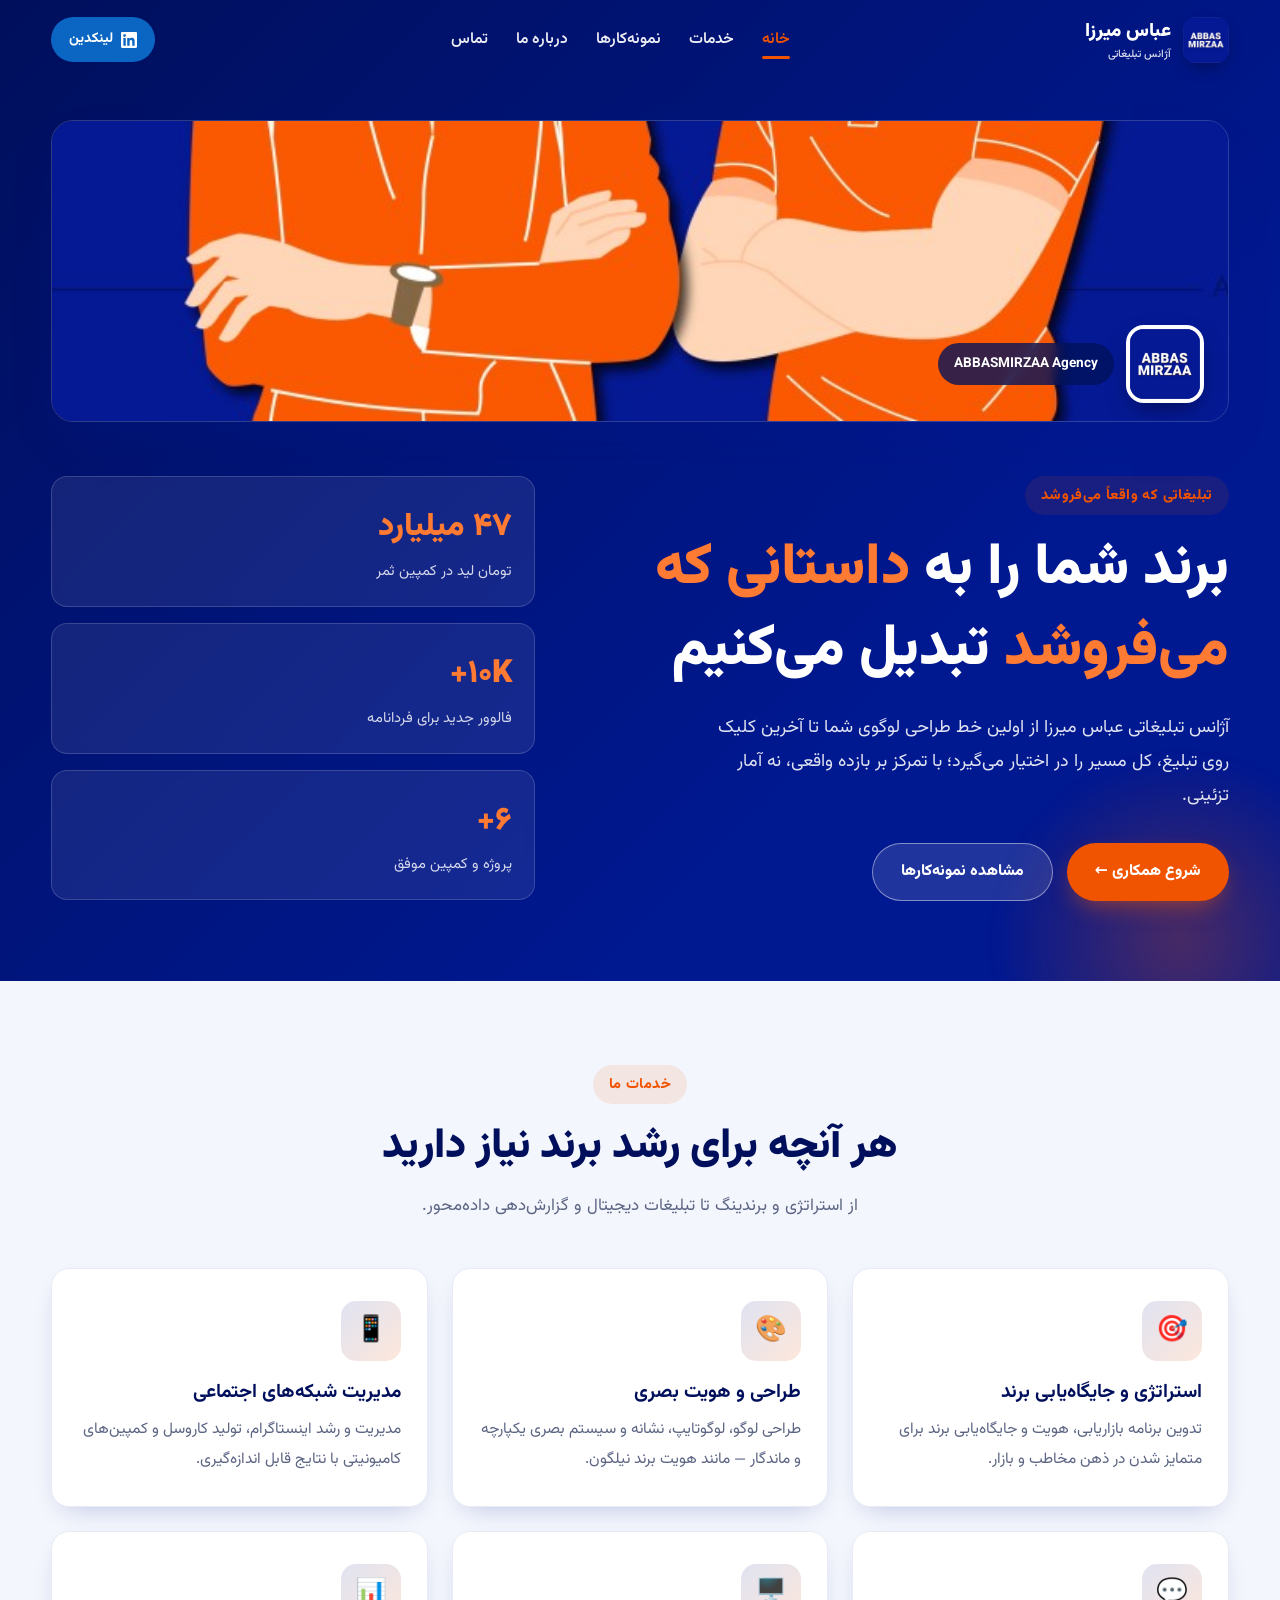
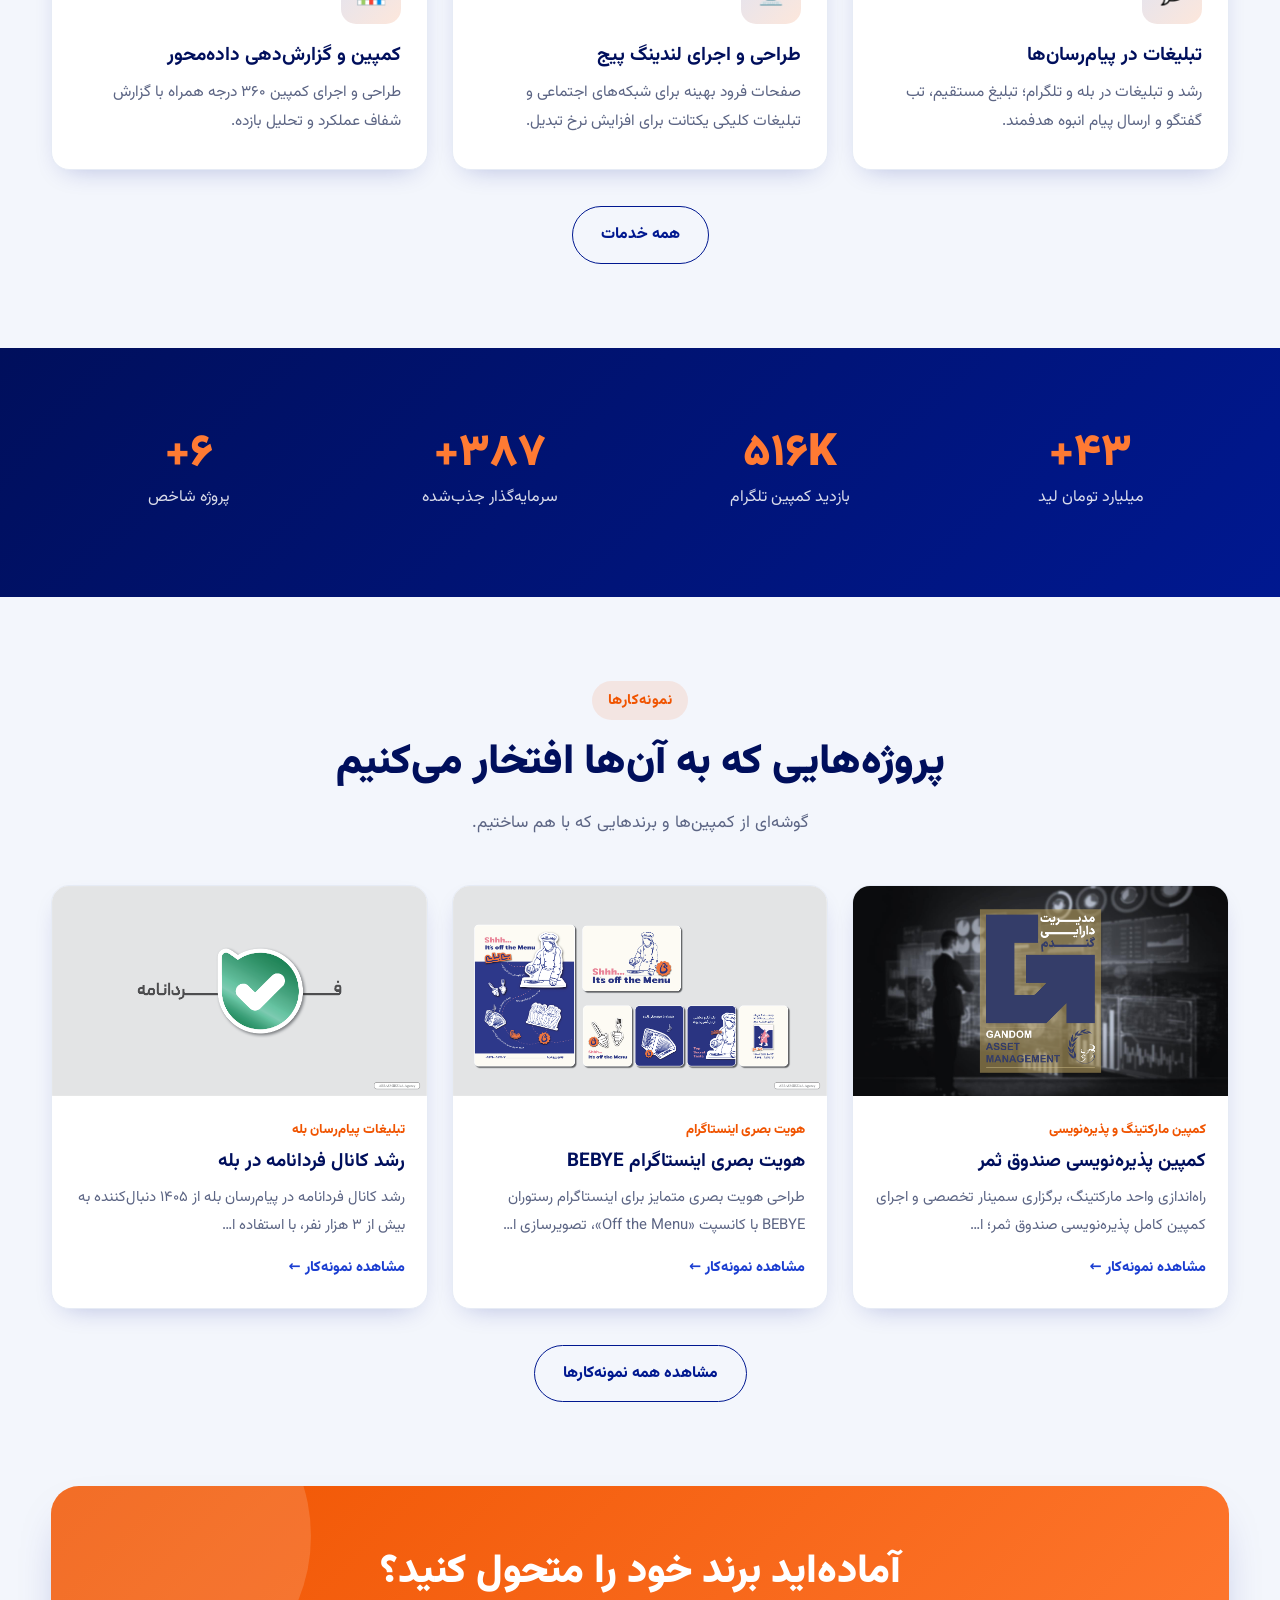
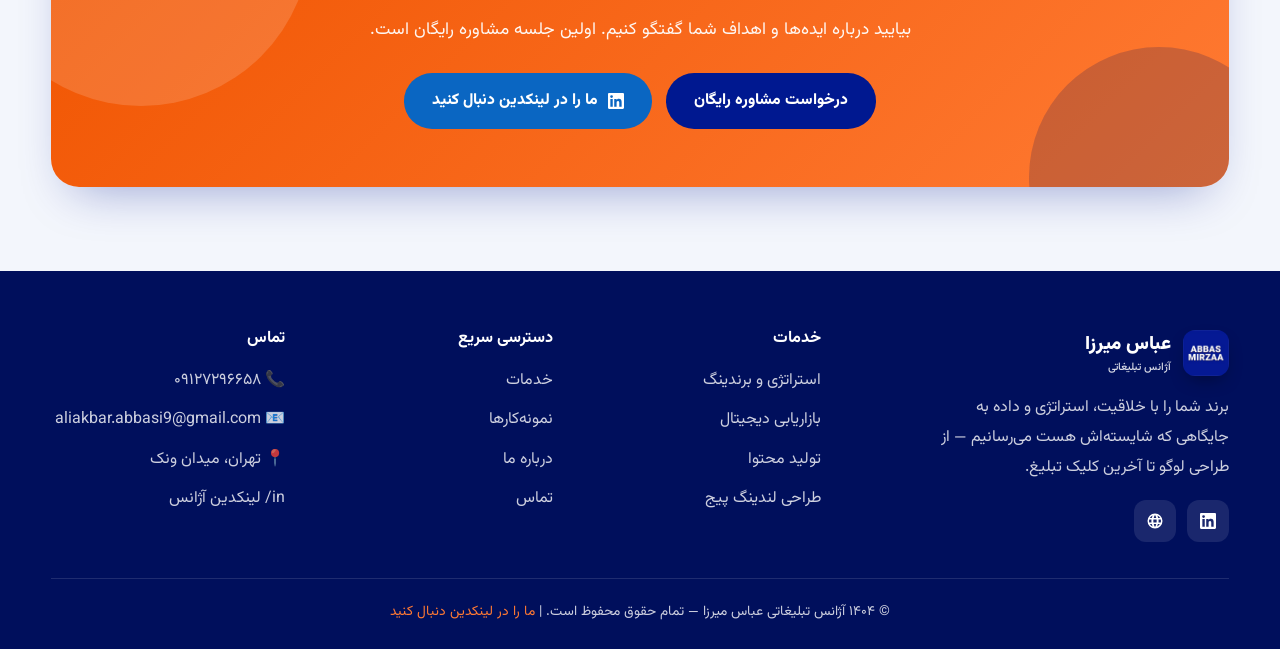
==== index.html @ dd67b604 "Add files via upload" ====
<!DOCTYPE html>
<html lang="fa" dir="rtl">
<head>
<meta charset="UTF-8">
<meta name="viewport" content="width=device-width, initial-scale=1.0">
<title>آژانس تبلیغاتی عباس میرزا | تبلیغاتی که واقعاً می‌فروشد</title>
<meta name="description" content="آژانس تبلیغاتی عباس میرزا؛ برندینگ، بازاریابی دیجیتال، تولید محتوا و کمپین‌های داده‌محور برای رشد واقعی کسب‌وکار شما.">
<link rel="icon" href="assets/brand/logo.png">
<link rel="preconnect" href="https://fonts.googleapis.com">
<link rel="preconnect" href="https://fonts.gstatic.com" crossorigin>
<link href="https://fonts.googleapis.com/css2?family=Vazirmatn:wght@300;400;500;600;700;800;900&display=swap" rel="stylesheet">
<link rel="stylesheet" href="assets/style.css">
</head>
<body>
<header id="header">
  <div class="container nav">
    <a href="index.html" class="logo">
      <img src="assets/brand/logo.png" alt="آژانس تبلیغاتی عباس میرزا">
      <span>عباس میرزا<small>آژانس تبلیغاتی</small></span>
    </a>
    <ul class="menu" id="menu"><li><a href="index.html" class="active">خانه</a></li><li><a href="services.html">خدمات</a></li><li><a href="portfolio.html">نمونه‌کارها</a></li><li><a href="about.html">درباره ما</a></li><li><a href="contact.html">تماس</a></li></ul>
    <div class="nav-cta">
      <a class="li-btn" href="https://www.linkedin.com/company/abbasmirzaa-agency/" target="_blank" rel="noopener"><svg width="16" height="16" viewBox="0 0 24 24" fill="currentColor"><path d="M20.45 20.45h-3.56v-5.57c0-1.33-.02-3.04-1.85-3.04-1.85 0-2.13 1.45-2.13 2.94v5.67H9.35V9h3.42v1.56h.05c.48-.9 1.64-1.85 3.37-1.85 3.6 0 4.27 2.37 4.27 5.46v6.28zM5.34 7.43a2.06 2.06 0 1 1 0-4.13 2.06 2.06 0 0 1 0 4.13zM7.12 20.45H3.55V9h3.57v11.45zM22.22 0H1.77C.79 0 0 .77 0 1.73v20.54C0 23.22.79 24 1.77 24h20.45c.98 0 1.78-.78 1.78-1.73V1.73C24 .77 23.2 0 22.22 0z"/></svg><span>لینکدین</span></a>
      <button class="burger" id="burger" aria-label="منو"><span></span><span></span><span></span></button>
    </div>
  </div>
</header>
<section class="hero" id="home">
  <div class="container">
    <div class="banner-card reveal">
      <img class="cover" src="assets/brand/linkedin_banner.jpg" alt="بنر آژانس عباس میرزا">
      <div class="badge"><img src="assets/brand/logo.png" alt="لوگو عباس میرزا"><span>ABBASMIRZAA Agency</span></div>
    </div>
    <div class="hero-grid">
      <div>
        <span class="eyebrow">تبلیغاتی که واقعاً می‌فروشد</span>
        <h1>برند شما را به <span class="hl">داستانی که می‌فروشد</span> تبدیل می‌کنیم</h1>
        <p class="sub">آژانس تبلیغاتی عباس میرزا از اولین خط طراحی لوگوی شما تا آخرین کلیک روی تبلیغ، کل مسیر را در اختیار می‌گیرد؛ با تمرکز بر بازده واقعی، نه آمار تزئینی.</p>
        <div class="hero-actions">
          <a href="contact.html" class="btn btn-primary">شروع همکاری ←</a>
          <a href="portfolio.html" class="btn btn-ghost">مشاهده نمونه‌کارها</a>
        </div>
      </div>
      <div class="hero-side">
        <div class="hstat reveal"><div class="n"><span data-count="47" data-suffix=" میلیارد">۰</span></div><div class="l">تومان لید در کمپین ثمر</div></div>
        <div class="hstat reveal"><div class="n"><span data-count="10" data-suffix="K+">۰</span></div><div class="l">فالوور جدید برای فردانامه</div></div>
        <div class="hstat reveal"><div class="n"><span data-count="6" data-suffix="+">۰</span></div><div class="l">پروژه و کمپین موفق</div></div>
      </div>
    </div>
  </div>
</section>

<section>
  <div class="container">
    <div class="center reveal"><span class="eyebrow">خدمات ما</span>
      <h2 class="title">هر آنچه برای رشد برند نیاز دارید</h2>
      <p class="lead">از استراتژی و برندینگ تا تبلیغات دیجیتال و گزارش‌دهی داده‌محور.</p></div>
    <div class="grid g3" style="margin-top:46px"><div class="card reveal"><div class="ico">🎯</div><h3>استراتژی و جایگاه‌یابی برند</h3><p>تدوین برنامه بازاریابی، هویت و جایگاه‌یابی برند برای متمایز شدن در ذهن مخاطب و بازار.</p></div><div class="card reveal"><div class="ico">🎨</div><h3>طراحی و هویت بصری</h3><p>طراحی لوگو، لوگوتایپ، نشانه و سیستم بصری یکپارچه و ماندگار — مانند هویت برند نیلگون.</p></div><div class="card reveal"><div class="ico">📱</div><h3>مدیریت شبکه‌های اجتماعی</h3><p>مدیریت و رشد اینستاگرام، تولید کاروسل و کمپین‌های کامیونیتی با نتایج قابل اندازه‌گیری.</p></div><div class="card reveal"><div class="ico">💬</div><h3>تبلیغات در پیام‌رسان‌ها</h3><p>رشد و تبلیغات در بله و تلگرام؛ تبلیغ مستقیم، تب گفتگو و ارسال پیام انبوه هدفمند.</p></div><div class="card reveal"><div class="ico">🖥️</div><h3>طراحی و اجرای لندینگ پیج</h3><p>صفحات فرود بهینه برای شبکه‌های اجتماعی و تبلیغات کلیکی یکتانت برای افزایش نرخ تبدیل.</p></div><div class="card reveal"><div class="ico">📊</div><h3>کمپین و گزارش‌دهی داده‌محور</h3><p>طراحی و اجرای کمپین ۳۶۰ درجه همراه با گزارش شفاف عملکرد و تحلیل بازده.</p></div></div>
    <div class="center" style="margin-top:36px"><a href="services.html" class="btn btn-outline">همه خدمات</a></div>
  </div>
</section>

<section class="band">
  <div class="container grid g4 center">
    <div class="stat reveal"><div class="n"><span data-count="47" data-suffix="+">۰</span></div><div class="l">میلیارد تومان لید</div></div>
    <div class="stat reveal"><div class="n"><span data-count="627" data-suffix="K">۰</span></div><div class="l">بازدید کمپین تلگرام</div></div>
    <div class="stat reveal"><div class="n"><span data-count="481" data-suffix="+">۰</span></div><div class="l">سرمایه‌گذار جذب‌شده</div></div>
    <div class="stat reveal"><div class="n"><span data-count="6" data-suffix="+">۰</span></div><div class="l">پروژه شاخص</div></div>
  </div>
</section>

<section>
  <div class="container">
    <div class="center reveal"><span class="eyebrow">نمونه‌کارها</span>
      <h2 class="title">پروژه‌هایی که به آن‌ها افتخار می‌کنیم</h2>
      <p class="lead">گوشه‌ای از کمپین‌ها و برندهایی که با هم ساختیم.</p></div>
    <div class="grid g3" style="margin-top:46px"><a class="work reveal" href="case-samar.html">
      <div class="thumb"><img src="assets/cases/samar_01.png" alt="کمپین پذیره‌نویسی صندوق ثمر" loading="lazy"></div>
      <div class="body"><div class="cat">کمپین مارکتینگ و پذیره‌نویسی</div><h3>کمپین پذیره‌نویسی صندوق ثمر</h3>
      <p>راه‌اندازی واحد مارکتینگ، برگزاری سمینار تخصصی و اجرای کمپین کامل پذیره‌نویسی صندوق ثمر؛ ا…</p><span class="more">مشاهده نمونه‌کار ←</span></div></a><a class="work reveal" href="case-bebye.html">
      <div class="thumb"><img src="assets/cases/bebye_01.png" alt="هویت بصری اینستاگرام BEBYE" loading="lazy"></div>
      <div class="body"><div class="cat">هویت بصری اینستاگرام</div><h3>هویت بصری اینستاگرام BEBYE</h3>
      <p>طراحی هویت بصری متمایز برای اینستاگرام رستوران BEBYE با کانسپت «Off the Menu»، تصویرسازی ا…</p><span class="more">مشاهده نمونه‌کار ←</span></div></a><a class="work reveal" href="case-bale.html">
      <div class="thumb"><img src="assets/cases/bale_01.png" alt="رشد کانال فردانامه در بله" loading="lazy"></div>
      <div class="body"><div class="cat">تبلیغات پیام‌رسان بله</div><h3>رشد کانال فردانامه در بله</h3>
      <p>رشد کانال فردانامه در پیام‌رسان بله از ۱۴۰۵ دنبال‌کننده به بیش از ۳ هزار نفر، با استفاده ا…</p><span class="more">مشاهده نمونه‌کار ←</span></div></a></div>
    <div class="center" style="margin-top:36px"><a href="portfolio.html" class="btn btn-outline">مشاهده همه نمونه‌کارها</a></div>
  </div>
</section>

<section style="padding-top:0">
  <div class="container">
    <div class="cta reveal">
      <h2>آماده‌اید برند خود را متحول کنید؟</h2>
      <p>بیایید درباره ایده‌ها و اهداف شما گفتگو کنیم. اولین جلسه مشاوره رایگان است.</p>
      <div class="cta-actions">
        <a href="contact.html" class="btn btn-blue">درخواست مشاوره رایگان</a>
        <a class="btn" style="background:#0a66c2;color:#fff" href="https://www.linkedin.com/company/abbasmirzaa-agency/" target="_blank" rel="noopener"><svg width="16" height="16" viewBox="0 0 24 24" fill="currentColor"><path d="M20.45 20.45h-3.56v-5.57c0-1.33-.02-3.04-1.85-3.04-1.85 0-2.13 1.45-2.13 2.94v5.67H9.35V9h3.42v1.56h.05c.48-.9 1.64-1.85 3.37-1.85 3.6 0 4.27 2.37 4.27 5.46v6.28zM5.34 7.43a2.06 2.06 0 1 1 0-4.13 2.06 2.06 0 0 1 0 4.13zM7.12 20.45H3.55V9h3.57v11.45zM22.22 0H1.77C.79 0 0 .77 0 1.73v20.54C0 23.22.79 24 1.77 24h20.45c.98 0 1.78-.78 1.78-1.73V1.73C24 .77 23.2 0 22.22 0z"/></svg> ما را در لینکدین دنبال کنید</a>
      </div>
    </div>
  </div>
</section>
<footer>
  <div class="container">
    <div class="foot-grid">
      <div>
        <a href="index.html" class="logo"><img src="assets/brand/logo.png" alt="عباس میرزا"><span>عباس میرزا<small>آژانس تبلیغاتی</small></span></a>
        <p style="max-width:300px">برند شما را با خلاقیت، استراتژی و داده به جایگاهی که شایسته‌اش هست می‌رسانیم — از طراحی لوگو تا آخرین کلیک تبلیغ.</p>
        <div class="socials">
          <a class="li" href="https://www.linkedin.com/company/abbasmirzaa-agency/" target="_blank" rel="noopener" aria-label="LinkedIn"><svg width="16" height="16" viewBox="0 0 24 24" fill="currentColor"><path d="M20.45 20.45h-3.56v-5.57c0-1.33-.02-3.04-1.85-3.04-1.85 0-2.13 1.45-2.13 2.94v5.67H9.35V9h3.42v1.56h.05c.48-.9 1.64-1.85 3.37-1.85 3.6 0 4.27 2.37 4.27 5.46v6.28zM5.34 7.43a2.06 2.06 0 1 1 0-4.13 2.06 2.06 0 0 1 0 4.13zM7.12 20.45H3.55V9h3.57v11.45zM22.22 0H1.77C.79 0 0 .77 0 1.73v20.54C0 23.22.79 24 1.77 24h20.45c.98 0 1.78-.78 1.78-1.73V1.73C24 .77 23.2 0 22.22 0z"/></svg></a>
          <a href="https://www.abbasmirzaa.com" target="_blank" rel="noopener" aria-label="Website">
            <svg width="18" height="18" viewBox="0 0 24 24" fill="currentColor"><path d="M12 2a10 10 0 1 0 0 20 10 10 0 0 0 0-20zm6.9 6h-2.6a15.6 15.6 0 0 0-1.2-3.3A8 8 0 0 1 18.9 8zM12 4c.7 1 1.3 2.3 1.7 4h-3.4C10.7 6.3 11.3 5 12 4zM4.3 14a8 8 0 0 1 0-4h3a18 18 0 0 0 0 4zm.8 2h2.6c.3 1.2.7 2.3 1.2 3.3A8 8 0 0 1 5.1 16zm2.6-8H5.1a8 8 0 0 1 3.8-3.3C8.4 5.7 8 6.8 7.7 8zM12 20c-.7-1-1.3-2.3-1.7-4h3.4c-.4 1.7-1 3-1.7 4zm2.1-6H9.9a16 16 0 0 1 0-4h4.2a16 16 0 0 1 0 4zm.6 5.3c.5-1 .9-2.1 1.2-3.3h2.6a8 8 0 0 1-3.8 3.3zM16.7 14a18 18 0 0 0 0-4h3a8 8 0 0 1 0 4z"/></svg>
          </a>
        </div>
      </div>
      <div><h5>خدمات</h5><ul><li><a href="services.html">استراتژی و برندینگ</a></li>
<li><a href="services.html">بازاریابی دیجیتال</a></li>
<li><a href="services.html">تولید محتوا</a></li>
<li><a href="services.html">طراحی لندینگ پیج</a></li></ul></div>
      <div><h5>دسترسی سریع</h5><ul><li><a href="services.html">خدمات</a></li>
<li><a href="portfolio.html">نمونه‌کارها</a></li>
<li><a href="about.html">درباره ما</a></li>
<li><a href="contact.html">تماس</a></li></ul></div>
      <div><h5>تماس</h5><ul>
        <li>📞 <a href="tel:09127296658">۰۹۱۲۷۲۹۶۶۵۸</a></li>
        <li>📧 <a href="mailto:aliakbar.abbasi9@gmail.com">aliakbar.abbasi9@gmail.com</a></li>
        <li>📍 تهران، میدان ونک</li>
        <li><a href="https://www.linkedin.com/company/abbasmirzaa-agency/" target="_blank" rel="noopener">in/ لینکدین آژانس</a></li>
      </ul></div>
    </div>
    <div class="foot-bottom">© ۱۴۰۴ آژانس تبلیغاتی عباس میرزا — تمام حقوق محفوظ است. | <a href="https://www.linkedin.com/company/abbasmirzaa-agency/" target="_blank" rel="noopener">ما را در لینکدین دنبال کنید</a></div>
  </div>
</footer>
<script src="assets/main.js"></script>
</body>
</html>
---- assets/style.css ----
/* ===== Abbas Mirzaa Agency — shared styles ===== */
:root{
  --blue:#001890;
  --blue-2:#1b3ed1;
  --blue-soft:#3556e0;
  --blue-dark:#000f5c;
  --orange:#f05400;
  --orange-light:#ff7a33;
  --ink:#0e1530;
  --muted:#5c6584;
  --bg:#f3f6fc;
  --white:#ffffff;
  --line:#e6ebf5;
  --radius:18px;
  --shadow:0 22px 50px -22px rgba(0,24,144,.40);
  --shadow-sm:0 10px 28px -14px rgba(0,24,144,.32);
}
*{box-sizing:border-box;margin:0;padding:0}
html{scroll-behavior:smooth}
body{
  font-family:'Vazirmatn',system-ui,sans-serif;
  color:var(--ink);background:var(--bg);line-height:1.9;overflow-x:hidden;
}
a{text-decoration:none;color:inherit}
img{max-width:100%;display:block}
.container{width:min(1180px,92%);margin-inline:auto}
section{padding:84px 0}
.eyebrow{
  display:inline-block;color:var(--orange);font-weight:800;font-size:.9rem;
  letter-spacing:.4px;margin-bottom:14px;padding:6px 16px;
  background:rgba(240,84,0,.10);border-radius:50px;
}
h1,h2,h3,h4,h5{line-height:1.4}
h2.title{font-size:clamp(1.7rem,4vw,2.6rem);font-weight:900;color:var(--blue-dark)}
.lead{color:var(--muted);font-size:1.06rem;max-width:640px;margin-top:14px}
.center{text-align:center}
.center .lead{margin-inline:auto}

/* buttons */
.btn{display:inline-flex;align-items:center;gap:10px;padding:13px 28px;border-radius:50px;
  font-weight:800;font-size:.98rem;cursor:pointer;border:none;transition:.25s;font-family:inherit}
.btn-primary{background:var(--orange);color:#fff;box-shadow:0 10px 24px -8px rgba(240,84,0,.6)}
.btn-primary:hover{background:var(--orange-light);transform:translateY(-3px)}
.btn-blue{background:var(--blue);color:#fff}
.btn-blue:hover{background:var(--blue-2);transform:translateY(-3px)}
.btn-ghost{background:rgba(255,255,255,.12);color:#fff;border:1.5px solid rgba(255,255,255,.45)}
.btn-ghost:hover{background:rgba(255,255,255,.22)}
.btn-outline{background:transparent;color:var(--blue);border:1.6px solid var(--blue)}
.btn-outline:hover{background:var(--blue);color:#fff}

/* header */
header{position:fixed;inset:0 0 auto 0;z-index:100;transition:.3s;padding:14px 0}
header.scrolled{background:rgba(255,255,255,.94);backdrop-filter:blur(12px);box-shadow:var(--shadow-sm);padding:9px 0}
.nav{display:flex;align-items:center;justify-content:space-between}
.logo{display:flex;align-items:center;gap:12px;font-weight:900;font-size:1.18rem;color:#fff;transition:.3s}
header.scrolled .logo{color:var(--blue-dark)}
.logo img{width:46px;height:46px;border-radius:12px;flex:none;box-shadow:0 8px 18px -6px rgba(0,0,0,.4)}
.logo small{display:block;font-size:.68rem;font-weight:500;opacity:.85;margin-top:-5px}
.menu{display:flex;align-items:center;gap:28px;list-style:none}
.menu a{color:rgba(255,255,255,.92);font-weight:600;font-size:.98rem;transition:.2s;position:relative;padding:4px 0}
header.scrolled .menu a{color:var(--ink)}
.menu a:hover,.menu a.active{color:var(--orange)}
.menu a.active::after{content:"";position:absolute;inset:auto 0 -4px 0;height:3px;border-radius:3px;background:var(--orange)}
.nav-cta{display:flex;align-items:center;gap:14px}
.li-btn{display:inline-flex;align-items:center;gap:8px;padding:9px 18px;border-radius:50px;
  background:#0a66c2;color:#fff;font-weight:700;font-size:.88rem;transition:.25s}
.li-btn:hover{transform:translateY(-2px);box-shadow:0 8px 18px -6px rgba(10,102,194,.6)}
.burger{display:none;background:none;border:none;cursor:pointer;flex-direction:column;gap:5px}
.burger span{width:26px;height:3px;background:#fff;border-radius:3px;transition:.3s}
header.scrolled .burger span{background:var(--blue-dark)}

/* page hero (inner pages) */
.page-hero{background:linear-gradient(135deg,var(--blue-dark),var(--blue) 60%,var(--blue-2));
  color:#fff;padding:150px 0 70px;position:relative;overflow:hidden;text-align:center}
.page-hero::before{content:"";position:absolute;width:420px;height:420px;border-radius:50%;
  background:radial-gradient(circle,rgba(240,84,0,.45),transparent 70%);top:-160px;left:-120px;filter:blur(10px)}
.page-hero h1{font-size:clamp(2rem,5vw,3.1rem);font-weight:900;position:relative;z-index:2}
.page-hero p{color:rgba(255,255,255,.85);max-width:640px;margin:16px auto 0;position:relative;z-index:2}
.crumb{position:relative;z-index:2;margin-top:18px;font-size:.9rem;color:rgba(255,255,255,.7)}
.crumb a:hover{color:var(--orange-light)}

/* home hero with LinkedIn banner */
.hero{background:linear-gradient(135deg,var(--blue-dark) 0%,var(--blue) 70%);color:#fff;
  padding:120px 0 80px;position:relative;overflow:hidden}
.hero::after{content:"";position:absolute;width:380px;height:380px;border-radius:50%;
  background:radial-gradient(circle,rgba(240,84,0,.30),transparent 70%);bottom:-150px;right:-90px;filter:blur(8px)}
.banner-card{position:relative;border-radius:22px;overflow:hidden;box-shadow:var(--shadow);
  border:1px solid rgba(255,255,255,.18);margin-bottom:54px}
.banner-card img.cover{width:100%;height:clamp(150px,26vw,300px);object-fit:cover;display:block}
.banner-card .badge{position:absolute;bottom:18px;right:24px;display:flex;align-items:center;gap:12px}
.banner-card .badge img{width:78px;height:78px;border-radius:18px;border:4px solid #fff;box-shadow:0 10px 24px -8px rgba(0,0,0,.5)}
.banner-card .badge span{background:rgba(0,18,92,.78);backdrop-filter:blur(6px);color:#fff;
  padding:8px 16px;border-radius:50px;font-weight:700;font-size:.85rem}
.hero-grid{position:relative;z-index:2;display:grid;grid-template-columns:1.15fr .85fr;gap:40px;align-items:center}
.hero h1{font-size:clamp(2rem,5vw,3.6rem);font-weight:900}
.hero h1 .hl{color:var(--orange-light)}
.hero .sub{margin:20px 0 30px;font-size:1.12rem;color:rgba(255,255,255,.88);max-width:540px}
.hero-actions{display:flex;gap:14px;flex-wrap:wrap}
.hero-side{display:grid;gap:16px}
.hstat{background:rgba(255,255,255,.08);border:1px solid rgba(255,255,255,.16);border-radius:16px;padding:20px 22px;backdrop-filter:blur(4px)}
.hstat .n{font-size:2rem;font-weight:900;color:var(--orange-light)}
.hstat .l{color:rgba(255,255,255,.82);font-size:.92rem}

/* generic grid + cards */
.grid{display:grid;gap:24px}
.g2{grid-template-columns:repeat(2,1fr)}
.g3{grid-template-columns:repeat(3,1fr)}
.g4{grid-template-columns:repeat(4,1fr)}
.card{background:var(--white);border-radius:var(--radius);padding:32px 26px;box-shadow:var(--shadow-sm);
  transition:.3s;border:1px solid var(--line);position:relative;overflow:hidden}
.card::after{content:"";position:absolute;inset:auto 0 0 0;height:4px;
  background:linear-gradient(90deg,var(--blue),var(--orange));transform:scaleX(0);transform-origin:right;transition:.35s}
.card:hover{transform:translateY(-8px);box-shadow:var(--shadow)}
.card:hover::after{transform:scaleX(1)}
.card .ico{width:60px;height:60px;border-radius:15px;display:grid;place-items:center;margin-bottom:18px;
  background:linear-gradient(135deg,rgba(0,24,144,.12),rgba(240,84,0,.14));font-size:1.6rem}
.card h3{font-size:1.2rem;color:var(--blue-dark);margin-bottom:9px}
.card p{color:var(--muted);font-size:.97rem}

/* portfolio cards */
.work{display:block;background:#fff;border-radius:var(--radius);overflow:hidden;border:1px solid var(--line);
  box-shadow:var(--shadow-sm);transition:.3s}
.work:hover{transform:translateY(-8px);box-shadow:var(--shadow)}
.work .thumb{aspect-ratio:16/9;overflow:hidden;background:var(--blue)}
.work .thumb img{width:100%;height:100%;object-fit:cover;transition:.4s}
.work:hover .thumb img{transform:scale(1.05)}
.work .body{padding:22px 22px 24px}
.work .cat{color:var(--orange);font-weight:800;font-size:.82rem}
.work h3{color:var(--blue-dark);font-size:1.18rem;margin:6px 0 8px}
.work p{color:var(--muted);font-size:.93rem}
.work .more{display:inline-flex;align-items:center;gap:6px;color:var(--blue-2);font-weight:800;font-size:.9rem;margin-top:14px}

/* stats band */
.band{background:linear-gradient(135deg,var(--blue-dark),var(--blue));color:#fff}
.band .stat .n{font-size:2.8rem;font-weight:900;color:var(--orange-light);line-height:1}
.band .stat .l{margin-top:6px;color:rgba(255,255,255,.85)}

/* about */
.about-visual{border-radius:24px;min-height:360px;position:relative;overflow:hidden;
  background:linear-gradient(135deg,var(--blue),var(--blue-2));display:grid;place-items:center;box-shadow:var(--shadow)}
.about-visual img{width:62%;filter:drop-shadow(0 18px 30px rgba(0,0,0,.35))}
.check-list{list-style:none;margin-top:20px;display:grid;gap:13px}
.check-list li{display:flex;gap:12px;align-items:flex-start;font-weight:500}
.check-list .tick{flex:none;width:26px;height:26px;border-radius:50%;background:var(--orange);color:#fff;
  display:grid;place-items:center;font-size:.8rem;margin-top:5px}

/* process */
.steps{counter-reset:step}
.step .num{counter-increment:step;width:54px;height:54px;border-radius:15px;
  background:linear-gradient(135deg,var(--blue),var(--orange));color:#fff;display:grid;place-items:center;
  font-weight:900;font-size:1.25rem;margin-bottom:14px}
.step .num::before{content:counter(step,decimal)}
.step h4{color:var(--blue-dark);font-size:1.12rem;margin-bottom:6px}
.step p{color:var(--muted);font-size:.94rem}

/* case study */
.case-meta{display:flex;flex-wrap:wrap;gap:10px;justify-content:center;margin-top:18px;position:relative;z-index:2}
.case-meta span{background:rgba(255,255,255,.14);border:1px solid rgba(255,255,255,.25);
  padding:7px 16px;border-radius:50px;font-size:.85rem;font-weight:600}
.case-results{display:grid;grid-template-columns:repeat(auto-fit,minmax(160px,1fr));gap:20px;margin:10px 0 0}
.result{background:#fff;border:1px solid var(--line);border-radius:16px;padding:24px;text-align:center;box-shadow:var(--shadow-sm)}
.result .n{font-size:2rem;font-weight:900;color:var(--orange)}
.result .l{color:var(--muted);font-size:.9rem;margin-top:4px}
.case-body{max-width:820px;margin-inline:auto}
.case-body p{color:var(--ink);font-size:1.05rem;margin-bottom:18px}
.gallery{display:grid;grid-template-columns:repeat(auto-fill,minmax(280px,1fr));gap:18px}
.gallery img{width:100%;border-radius:14px;border:1px solid var(--line);box-shadow:var(--shadow-sm);
  cursor:zoom-in;transition:.3s;background:#fff}
.gallery img:hover{transform:translateY(-4px);box-shadow:var(--shadow)}
.case-nav{display:flex;justify-content:space-between;gap:14px;flex-wrap:wrap;margin-top:20px}

/* lightbox */
.lightbox{position:fixed;inset:0;background:rgba(0,12,60,.92);display:none;place-items:center;z-index:300;padding:30px;cursor:zoom-out}
.lightbox.open{display:grid}
.lightbox img{max-width:94vw;max-height:90vh;border-radius:10px;box-shadow:0 30px 80px rgba(0,0,0,.6)}

/* testimonials */
.quote{background:#fff;border-radius:var(--radius);padding:30px;box-shadow:var(--shadow-sm);border:1px solid var(--line)}
.quote .stars{color:var(--orange);margin-bottom:12px;letter-spacing:3px}
.quote p{color:var(--ink);margin-bottom:18px}
.quote .who{display:flex;align-items:center;gap:12px}
.quote .ava{width:46px;height:46px;border-radius:50%;background:linear-gradient(135deg,var(--blue),var(--orange));
  color:#fff;display:grid;place-items:center;font-weight:800}
.quote .who b{display:block;color:var(--blue-dark)}
.quote .who small{color:var(--muted)}

/* CTA */
.cta{background:linear-gradient(135deg,var(--orange),var(--orange-light));border-radius:28px;padding:58px;
  text-align:center;color:#fff;position:relative;overflow:hidden;box-shadow:var(--shadow)}
.cta::before{content:"";position:absolute;width:340px;height:340px;border-radius:50%;background:rgba(255,255,255,.15);top:-120px;left:-80px}
.cta::after{content:"";position:absolute;width:260px;height:260px;border-radius:50%;background:rgba(0,18,92,.20);bottom:-120px;right:-60px}
.cta>*{position:relative;z-index:2}
.cta h2{font-size:clamp(1.7rem,4vw,2.5rem);font-weight:900}
.cta p{margin:14px auto 26px;max-width:560px;font-size:1.08rem;opacity:.95}
.cta-actions{display:flex;gap:14px;justify-content:center;flex-wrap:wrap}

/* contact */
.contact-grid{display:grid;grid-template-columns:1fr 1fr;gap:46px;align-items:start}
.info-card{display:flex;gap:15px;align-items:center;background:#fff;border:1px solid var(--line);
  border-radius:16px;padding:18px 20px;margin-bottom:14px;box-shadow:var(--shadow-sm)}
.info-card .ic{flex:none;width:50px;height:50px;border-radius:13px;display:grid;place-items:center;font-size:1.25rem;
  background:linear-gradient(135deg,rgba(0,24,144,.12),rgba(240,84,0,.14))}
.info-card b{display:block;color:var(--blue-dark)}
.info-card span{color:var(--muted);font-size:.92rem}
form{background:#fff;border:1px solid var(--line);border-radius:var(--radius);padding:30px;box-shadow:var(--shadow-sm)}
.field{margin-bottom:16px}
.field label{display:block;font-weight:700;margin-bottom:7px;font-size:.9rem}
.field input,.field textarea{width:100%;padding:12px 15px;border:1.5px solid #dce3f0;border-radius:12px;
  font-family:inherit;font-size:.97rem;background:#f8fbff;transition:.2s}
.field input:focus,.field textarea:focus{outline:none;border-color:var(--orange);background:#fff}
form .btn-primary{width:100%;justify-content:center}
.form-note{text-align:center;margin-top:12px;color:var(--muted);font-size:.85rem}

/* footer */
footer{background:var(--blue-dark);color:rgba(255,255,255,.8);padding:56px 0 24px}
.foot-grid{display:grid;grid-template-columns:1.6fr 1fr 1fr 1fr;gap:34px;margin-bottom:36px}
footer h5{color:#fff;font-size:1.02rem;margin-bottom:16px}
footer ul{list-style:none;display:grid;gap:9px}
footer ul a:hover{color:var(--orange-light)}
footer .logo{color:#fff;margin-bottom:14px}
.socials{display:flex;gap:11px;margin-top:16px}
.socials a{width:42px;height:42px;border-radius:12px;background:rgba(255,255,255,.1);display:grid;place-items:center;transition:.25s;color:#fff}
.socials a:hover{background:var(--orange);transform:translateY(-3px)}
.socials a.li:hover{background:#0a66c2}
.foot-bottom{border-top:1px solid rgba(255,255,255,.12);padding-top:20px;text-align:center;font-size:.86rem}
.foot-bottom a{color:var(--orange-light)}

/* reveal */
.reveal{opacity:0;transform:translateY(28px);transition:.7s cubic-bezier(.2,.7,.2,1)}
.reveal.in{opacity:1;transform:none}

/* responsive */
@media(max-width:960px){
  .hero-grid,.contact-grid{grid-template-columns:1fr}
  .g4{grid-template-columns:repeat(2,1fr)}
  .g3{grid-template-columns:repeat(2,1fr)}
  .foot-grid{grid-template-columns:1fr 1fr}
  .about-cols{grid-template-columns:1fr !important}
}
@media(max-width:640px){
  section{padding:60px 0}
  .menu{position:fixed;inset:0 0 0 auto;width:78%;max-width:320px;background:#fff;flex-direction:column;
    justify-content:center;gap:24px;transform:translateX(100%);transition:.35s;box-shadow:-10px 0 40px rgba(0,0,0,.2);z-index:200}
  .menu.open{transform:none}
  .menu a{color:var(--ink);font-size:1.2rem}
  .burger{display:flex;z-index:201}
  .nav-cta .li-btn span{display:none}
  .g2,.g3,.g4,.foot-grid{grid-template-columns:1fr}
  .cta{padding:38px 22px}
  .banner-card .badge img{width:60px;height:60px}
}
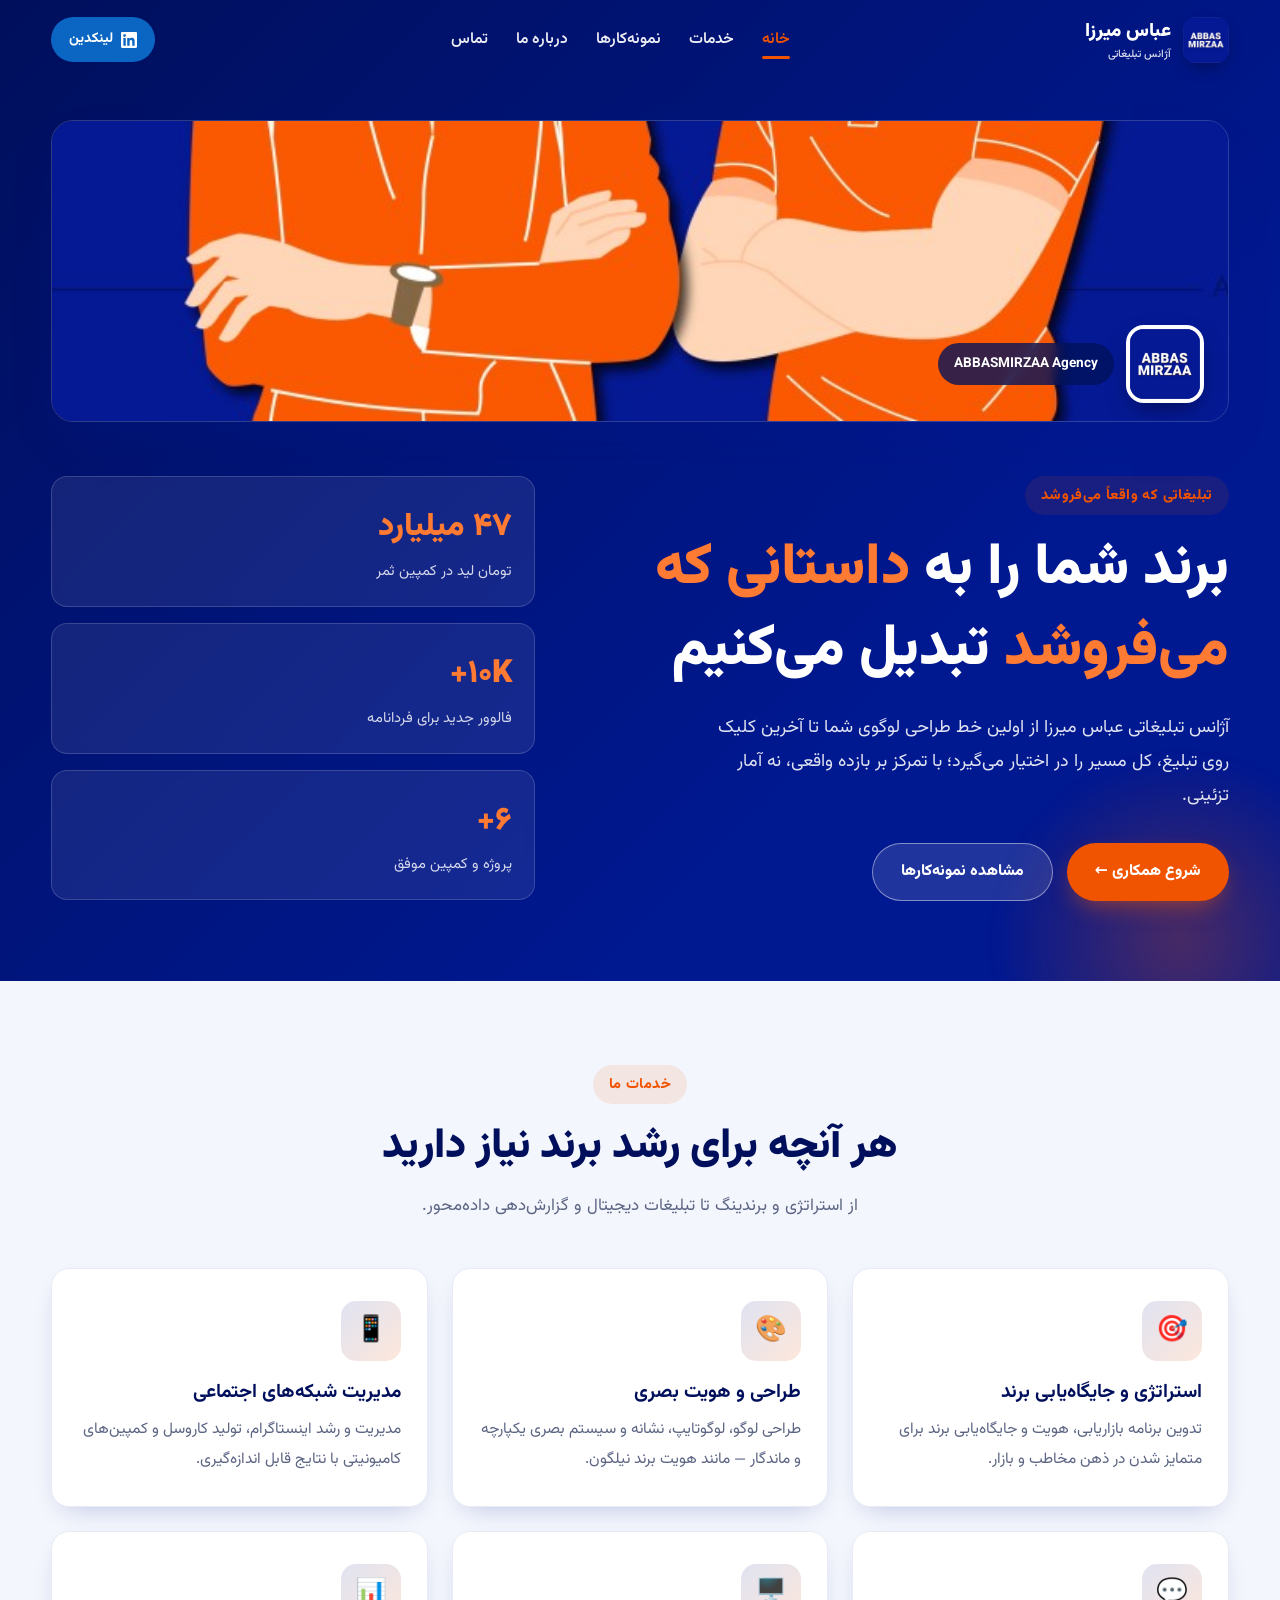
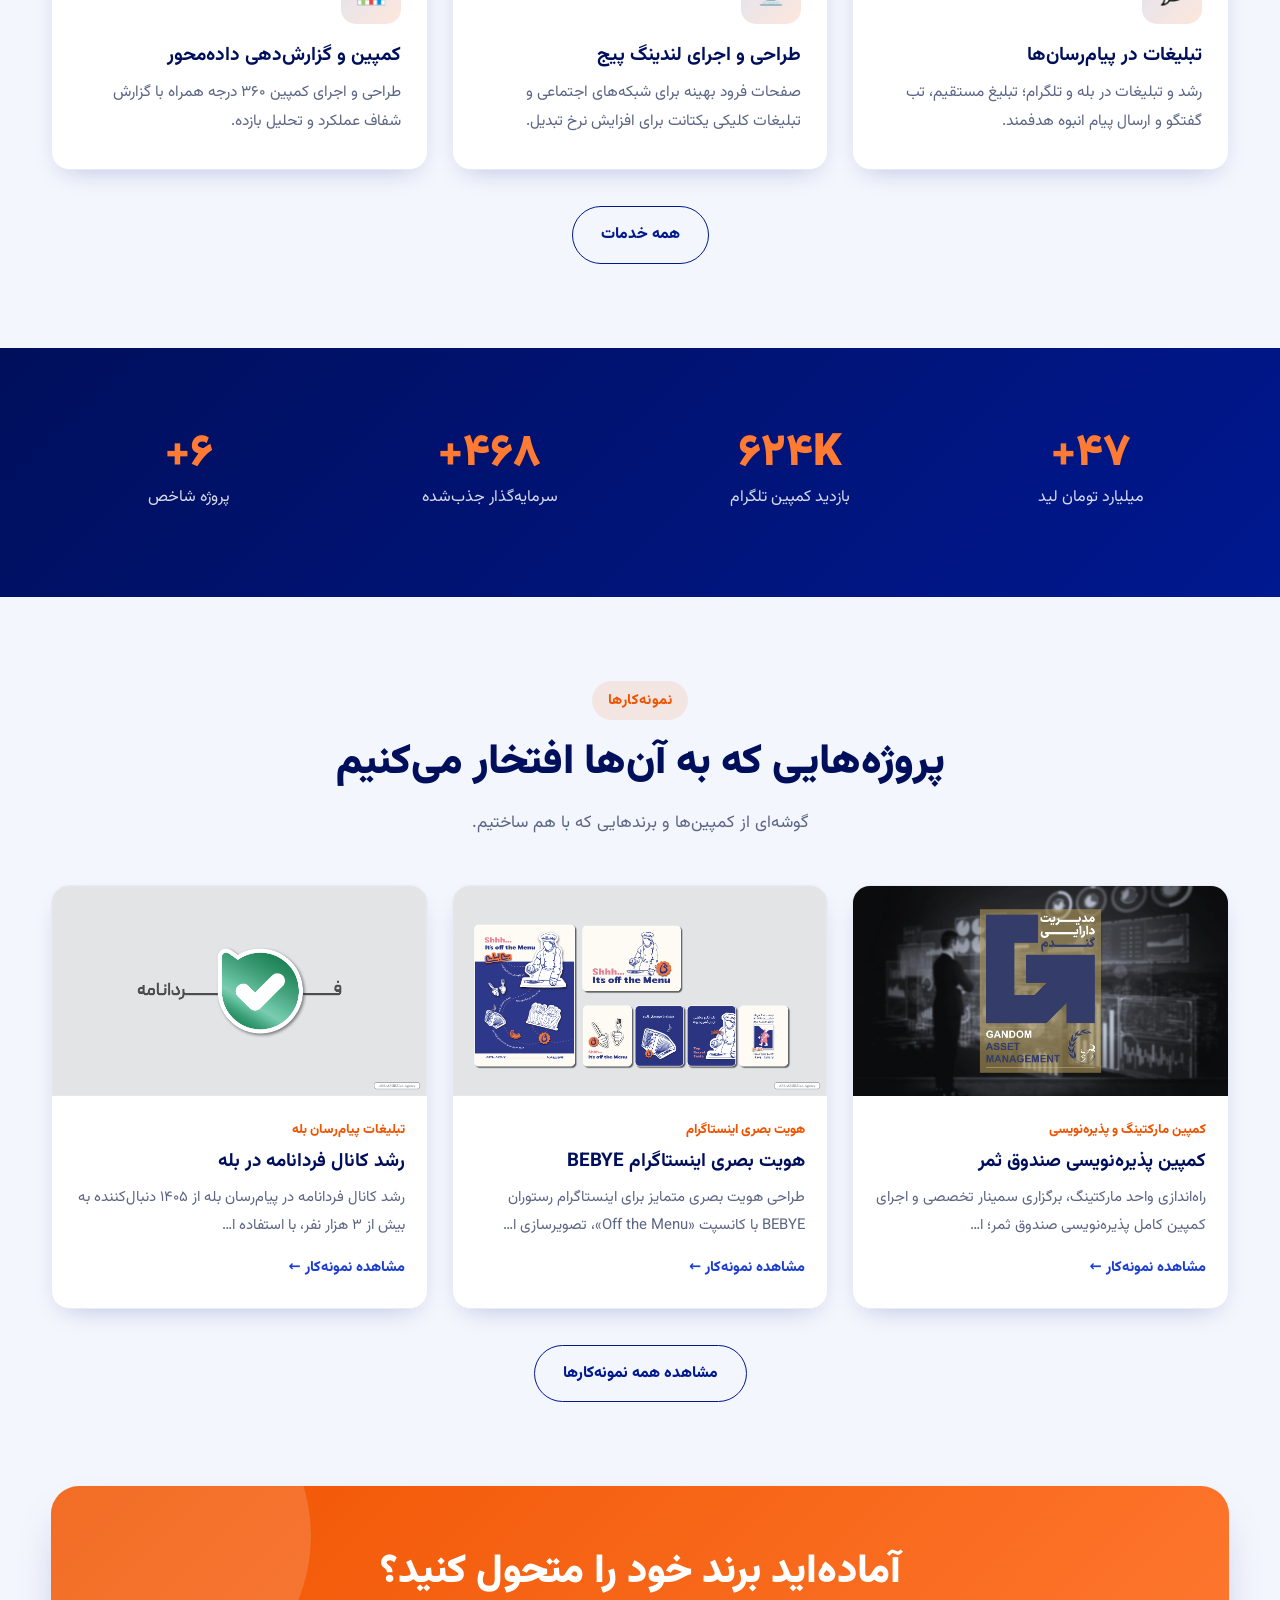
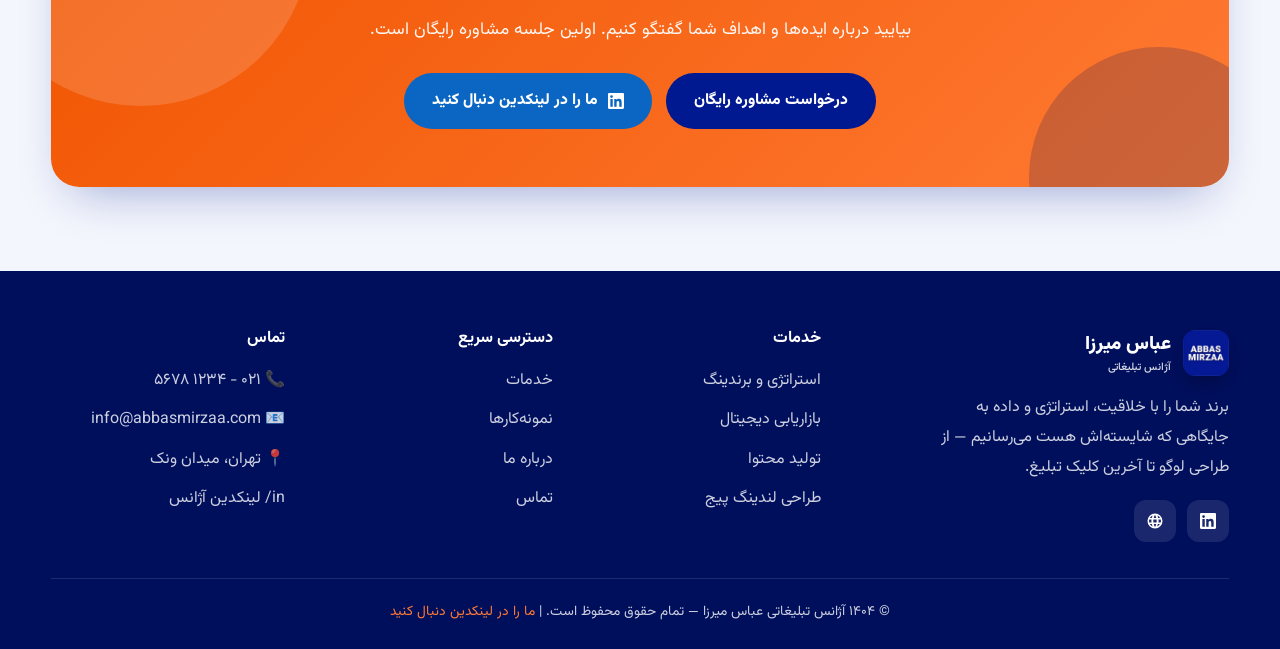
==== commit b9d05887: "Add files via upload" ====
--- a/index.html
+++ b/index.html
@@ -122,8 +122,8 @@
 <li><a href="about.html">درباره ما</a></li>
 <li><a href="contact.html">تماس</a></li></ul></div>
       <div><h5>تماس</h5><ul>
-        <li>📞 <a href="tel:09127296658">۰۹۱۲۷۲۹۶۶۵۸</a></li>
-        <li>📧 <a href="mailto:aliakbar.abbasi9@gmail.com">aliakbar.abbasi9@gmail.com</a></li>
+        <li>📞 <a href="tel:02112345678">۰۲۱ - ۱۲۳۴ ۵۶۷۸</a></li>
+        <li>📧 <a href="mailto:info@abbasmirzaa.com">info@abbasmirzaa.com</a></li>
         <li>📍 تهران، میدان ونک</li>
         <li><a href="https://www.linkedin.com/company/abbasmirzaa-agency/" target="_blank" rel="noopener">in/ لینکدین آژانس</a></li>
       </ul></div>
